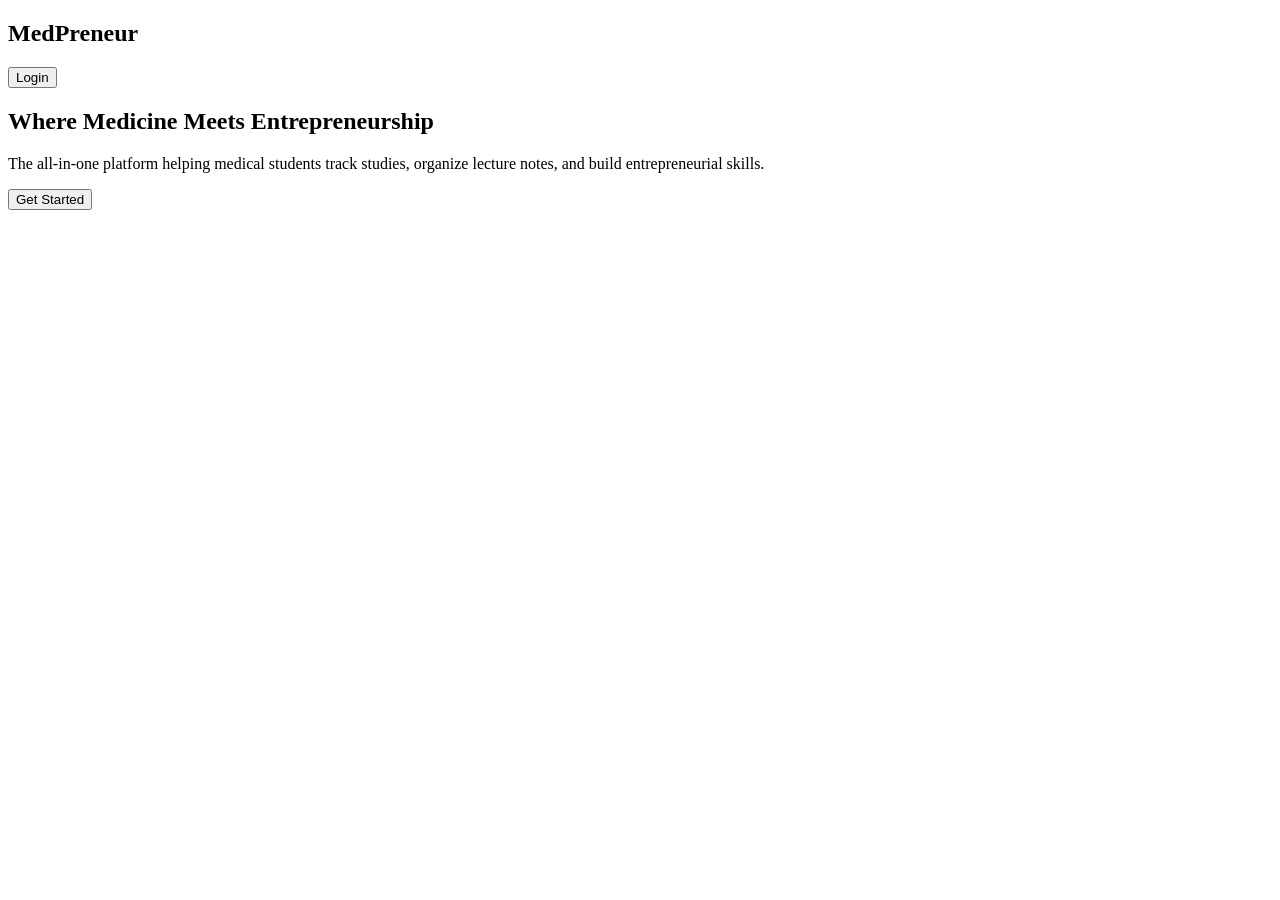
==== index.html @ f07f7aeb "Create index.html" ====
<!DOCTYPE html>
<html lang="en">
<head>
  <meta charset="UTF-8">
  <meta name="viewport" content="width=device-width, initial-scale=1.0">
  <title>MedPreneur</title>
  <link rel="stylesheet" href="style.css">
</head>
<body>

<nav>
  <h2>MedPreneur</h2>
  <button>Login</button>
</nav>

<section class="hero">
  <h1>Where Medicine Meets Entrepreneurship</h1>

  <p>
    The all-in-one platform helping medical students
    track studies, organize lecture notes,
    and build entrepreneurial skills.
  </p>

  <button class="cta">
    Get Started
  </button>
</section>

</body>
</html>
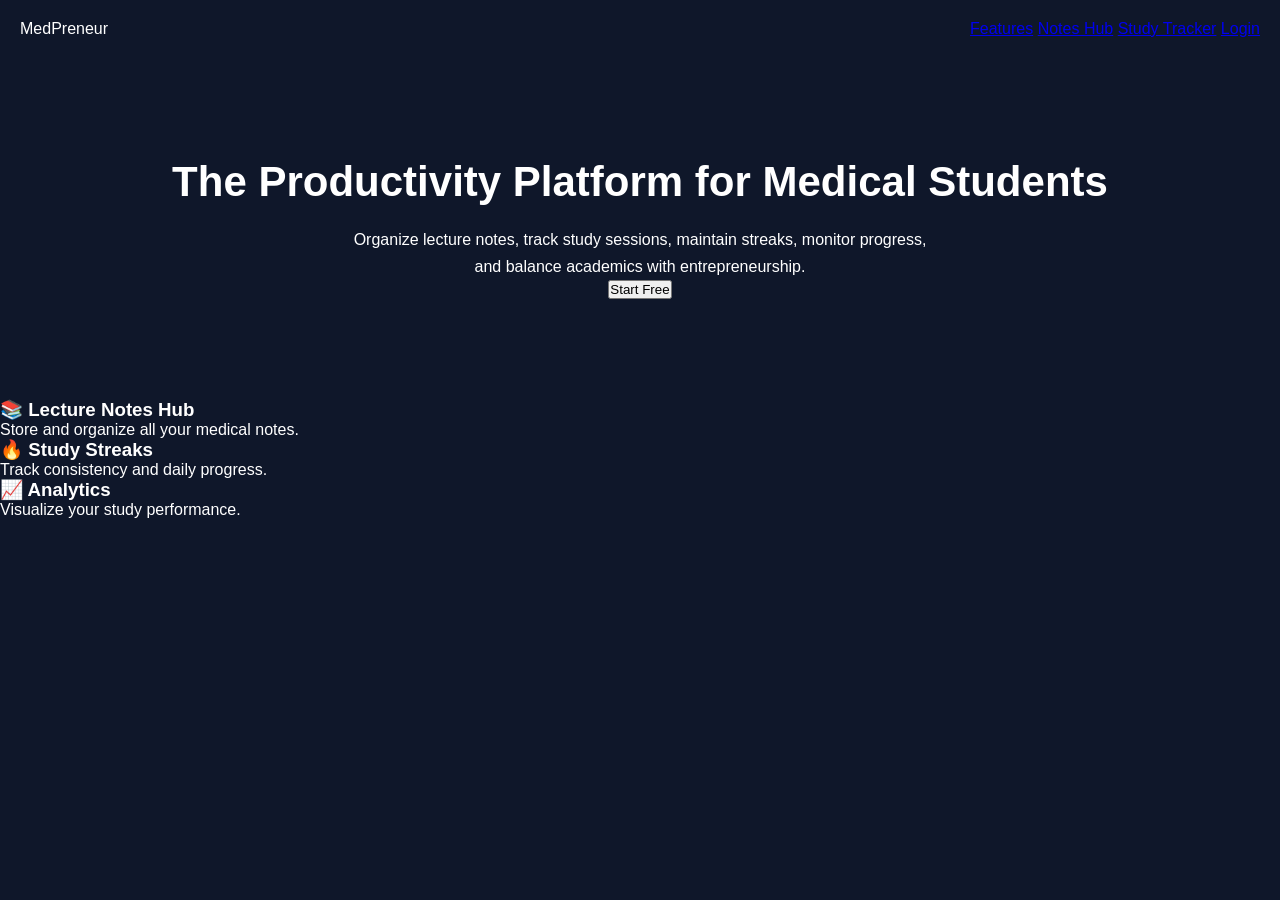
==== commit 4aa9c715: "Update index.html" ====
--- a/index.html
+++ b/index.html
@@ -1,30 +1,60 @@
 <!DOCTYPE html>
 <html lang="en">
 <head>
-  <meta charset="UTF-8">
-  <meta name="viewport" content="width=device-width, initial-scale=1.0">
-  <title>MedPreneur</title>
-  <link rel="stylesheet" href="style.css">
+<meta charset="UTF-8">
+<meta name="viewport" content="width=device-width, initial-scale=1.0">
+<title>MedPreneur</title>
+<link rel="stylesheet" href="style.css">
 </head>
 <body>
 
 <nav>
-  <h2>MedPreneur</h2>
-  <button>Login</button>
+    <div class="logo">MedPreneur</div>
+
+    <div class="links">
+        <a href="#">Features</a>
+        <a href="#">Notes Hub</a>
+        <a href="#">Study Tracker</a>
+        <a href="#">Login</a>
+    </div>
 </nav>
 
 <section class="hero">
-  <h1>Where Medicine Meets Entrepreneurship</h1>
 
-  <p>
-    The all-in-one platform helping medical students
-    track studies, organize lecture notes,
-    and build entrepreneurial skills.
-  </p>
+    <h1>
+        The Productivity Platform
+        for Medical Students
+    </h1>
 
-  <button class="cta">
-    Get Started
-  </button>
+    <p>
+        Organize lecture notes, track study sessions,
+        maintain streaks, monitor progress,
+        and balance academics with entrepreneurship.
+    </p>
+
+    <button>
+        Start Free
+    </button>
+
+</section>
+
+<section class="features">
+
+    <div class="card">
+        <h3>📚 Lecture Notes Hub</h3>
+        <p>Store and organize all your medical notes.</p>
+    </div>
+
+    <div class="card">
+        <h3>🔥 Study Streaks</h3>
+        <p>Track consistency and daily progress.</p>
+    </div>
+
+    <div class="card">
+        <h3>📈 Analytics</h3>
+        <p>Visualize your study performance.</p>
+    </div>
+
 </section>
 
 </body>
--- a/style.css
+++ b/style.css
@@ -0,0 +1,48 @@
+*{
+  margin:0;
+  padding:0;
+  box-sizing:border-box;
+}
+
+body{
+  font-family:Arial,sans-serif;
+  background:#0f172a;
+  color:white;
+}
+
+nav{
+  display:flex;
+  justify-content:space-between;
+  align-items:center;
+  padding:20px;
+}
+
+nav button{
+  padding:10px 20px;
+  border:none;
+  border-radius:8px;
+}
+
+.hero{
+  text-align:center;
+  padding:100px 20px;
+}
+
+.hero h1{
+  font-size:42px;
+  margin-bottom:20px;
+}
+
+.hero p{
+  max-width:600px;
+  margin:auto;
+  line-height:1.7;
+}
+
+.cta{
+  margin-top:30px;
+  padding:15px 30px;
+  border:none;
+  border-radius:10px;
+  font-size:18px;
+}
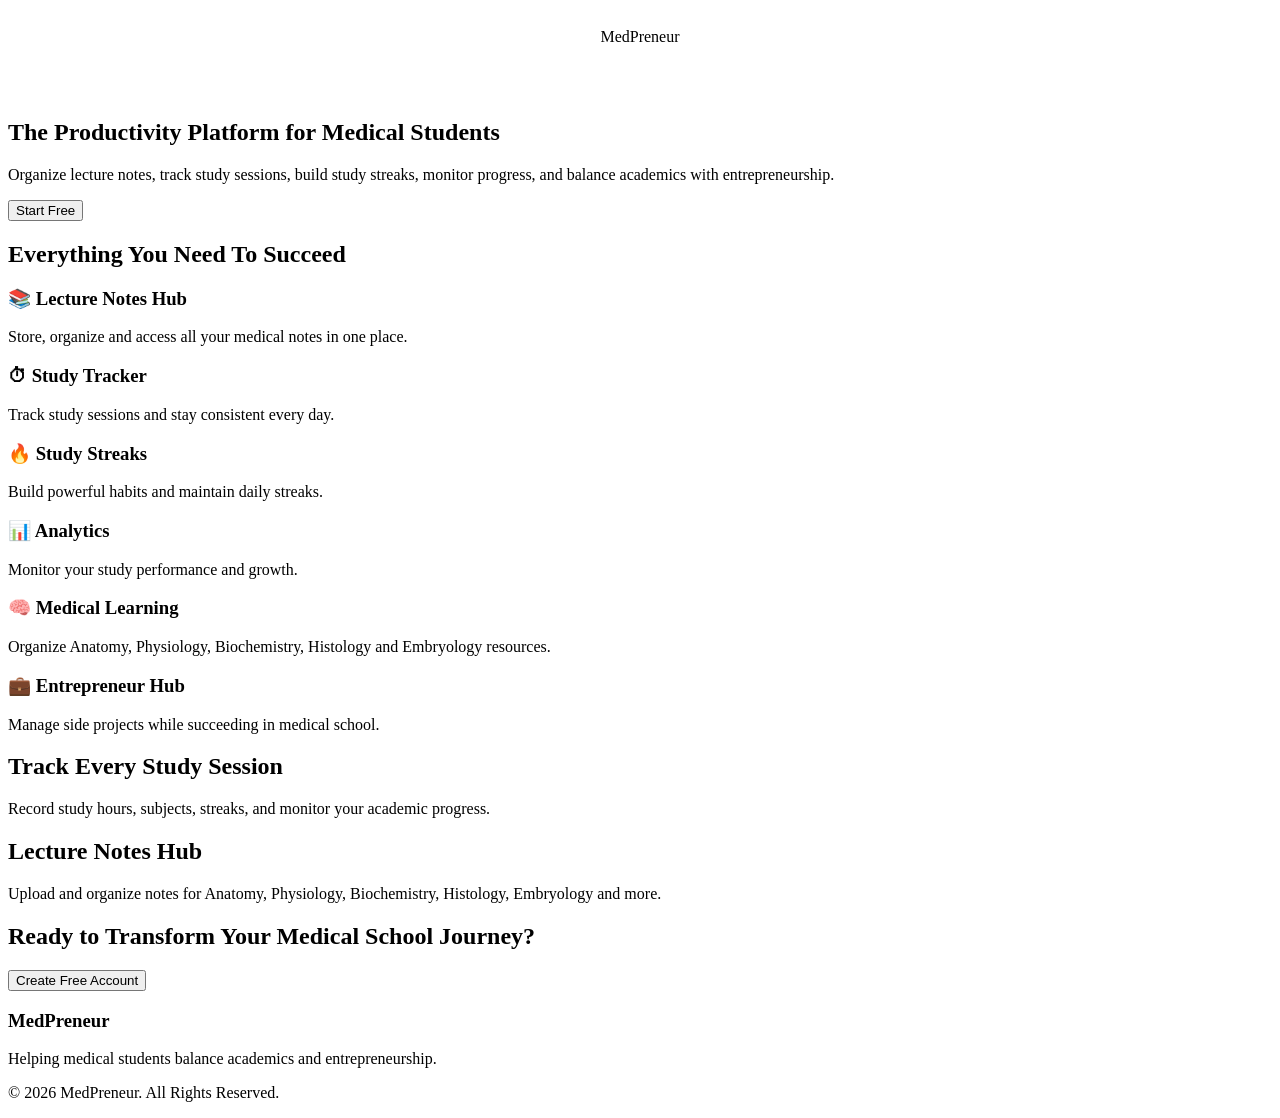
==== commit 03ca8a31: "Update index.html" ====
--- a/index.html
+++ b/index.html
@@ -1,61 +1,157 @@
 <!DOCTYPE html>
 <html lang="en">
 <head>
-<meta charset="UTF-8">
-<meta name="viewport" content="width=device-width, initial-scale=1.0">
-<title>MedPreneur</title>
-<link rel="stylesheet" href="style.css">
+    <meta charset="UTF-8">
+    <meta name="viewport" content="width=device-width, initial-scale=1.0">
+    <title>MedPreneur</title>
+    <link rel="stylesheet" href="style.css">
 </head>
 <body>
 
-<nav>
-    <div class="logo">MedPreneur</div>
+    <!-- Navigation -->
+    <nav>
+        <div class="logo">
+            MedPreneur
+        </div>
 
-    <div class="links">
-        <a href="#">Features</a>
-        <a href="#">Notes Hub</a>
-        <a href="#">Study Tracker</a>
-        <a href="#">Login</a>
-    </div>
-</nav>
+        <div class="links">
+            <a href="#features">Features</a>
+            <a href="#study">Study Tracker</a>
+            <a href="#notes">Notes Hub</a>
+            <a href="login.html">Login</a>
+        </div>
+    </nav>
 
-<section class="hero">
+    <!-- Hero Section -->
+    <section class="hero">
 
-    <h1>
-        The Productivity Platform
-        for Medical Students
-    </h1>
+        <h1>
+            The Productivity Platform for Medical Students
+        </h1>
 
-    <p>
-        Organize lecture notes, track study sessions,
-        maintain streaks, monitor progress,
-        and balance academics with entrepreneurship.
-    </p>
+        <p>
+            Organize lecture notes, track study sessions,
+            build study streaks, monitor progress,
+            and balance academics with entrepreneurship.
+        </p>
 
-    <button>
-        Start Free
-    </button>
+        <a href="signup.html">
+            <button class="cta-btn">
+                Start Free
+            </button>
+        </a>
 
-</section>
+    </section>
 
-<section class="features">
+    <!-- Features -->
+    <section class="features" id="features">
 
-    <div class="card">
-        <h3>📚 Lecture Notes Hub</h3>
-        <p>Store and organize all your medical notes.</p>
-    </div>
+        <h2>Everything You Need To Succeed</h2>
 
-    <div class="card">
-        <h3>🔥 Study Streaks</h3>
-        <p>Track consistency and daily progress.</p>
-    </div>
+        <div class="feature-grid">
 
-    <div class="card">
-        <h3>📈 Analytics</h3>
-        <p>Visualize your study performance.</p>
-    </div>
+            <div class="card">
+                <h3>📚 Lecture Notes Hub</h3>
+                <p>
+                    Store, organize and access all your medical notes
+                    in one place.
+                </p>
+            </div>
 
-</section>
+            <div class="card">
+                <h3>⏱ Study Tracker</h3>
+                <p>
+                    Track study sessions and stay consistent every day.
+                </p>
+            </div>
+
+            <div class="card">
+                <h3>🔥 Study Streaks</h3>
+                <p>
+                    Build powerful habits and maintain daily streaks.
+                </p>
+            </div>
+
+            <div class="card">
+                <h3>📊 Analytics</h3>
+                <p>
+                    Monitor your study performance and growth.
+                </p>
+            </div>
+
+            <div class="card">
+                <h3>🧠 Medical Learning</h3>
+                <p>
+                    Organize Anatomy, Physiology, Biochemistry,
+                    Histology and Embryology resources.
+                </p>
+            </div>
+
+            <div class="card">
+                <h3>💼 Entrepreneur Hub</h3>
+                <p>
+                    Manage side projects while succeeding in medical school.
+                </p>
+            </div>
+
+        </div>
+
+    </section>
+
+    <!-- Study Tracker Section -->
+    <section class="section" id="study">
+
+        <h2>Track Every Study Session</h2>
+
+        <p>
+            Record study hours, subjects, streaks,
+            and monitor your academic progress.
+        </p>
+
+    </section>
+
+    <!-- Notes Hub Section -->
+    <section class="section" id="notes">
+
+        <h2>Lecture Notes Hub</h2>
+
+        <p>
+            Upload and organize notes for Anatomy,
+            Physiology, Biochemistry, Histology,
+            Embryology and more.
+        </p>
+
+    </section>
+
+    <!-- CTA -->
+    <section class="cta">
+
+        <h2>
+            Ready to Transform Your Medical School Journey?
+        </h2>
+
+        <a href="signup.html">
+            <button class="cta-btn">
+                Create Free Account
+            </button>
+        </a>
+
+    </section>
+
+    <!-- Footer -->
+    <footer>
+
+        <h3>MedPreneur</h3>
+
+        <p>
+            Helping medical students balance academics and entrepreneurship.
+        </p>
+
+        <p>
+            © 2026 MedPreneur. All Rights Reserved.
+        </p>
+
+    </footer>
 
 </body>
 </html>
--- a/style.css
+++ b/style.css
@@ -1,48 +1,45 @@
-*{
-  margin:0;
-  padding:0;
-  box-sizing:border-box;
+nav{
+    display:flex;
+    flex-direction:column;
+    align-items:center;
+    gap:15px;
+    padding:20px;
 }
 
-body{
-  font-family:Arial,sans-serif;
-  background:#0f172a;
-  color:white;
+.links{
+    display:flex;
+    flex-wrap:wrap;
+    justify-content:center;
+    gap:15px;
 }
 
-nav{
-  display:flex;
-  justify-content:space-between;
-  align-items:center;
-  padding:20px;
+.links a{
+    color:white;
+    text-decoration:none;
+}
+.auth-container{
+    max-width:400px;
+    margin:100px auto;
+    padding:20px;
 }
 
-nav button{
-  padding:10px 20px;
-  border:none;
-  border-radius:8px;
+.auth-container h1{
+    text-align:center;
+    margin-bottom:20px;
 }
 
-.hero{
-  text-align:center;
-  padding:100px 20px;
+.auth-container input{
+    width:100%;
+    padding:15px;
+    margin-bottom:15px;
+    border:none;
+    border-radius:10px;
 }
 
-.hero h1{
-  font-size:42px;
-  margin-bottom:20px;
+.auth-container button{
+    width:100%;
+    padding:15px;
+    border:none;
+    border-radius:10px;
+    cursor:pointer;
 }
-
-.hero p{
-  max-width:600px;
-  margin:auto;
-  line-height:1.7;
-}
-
-.cta{
-  margin-top:30px;
-  padding:15px 30px;
-  border:none;
-  border-radius:10px;
-  font-size:18px;
-}
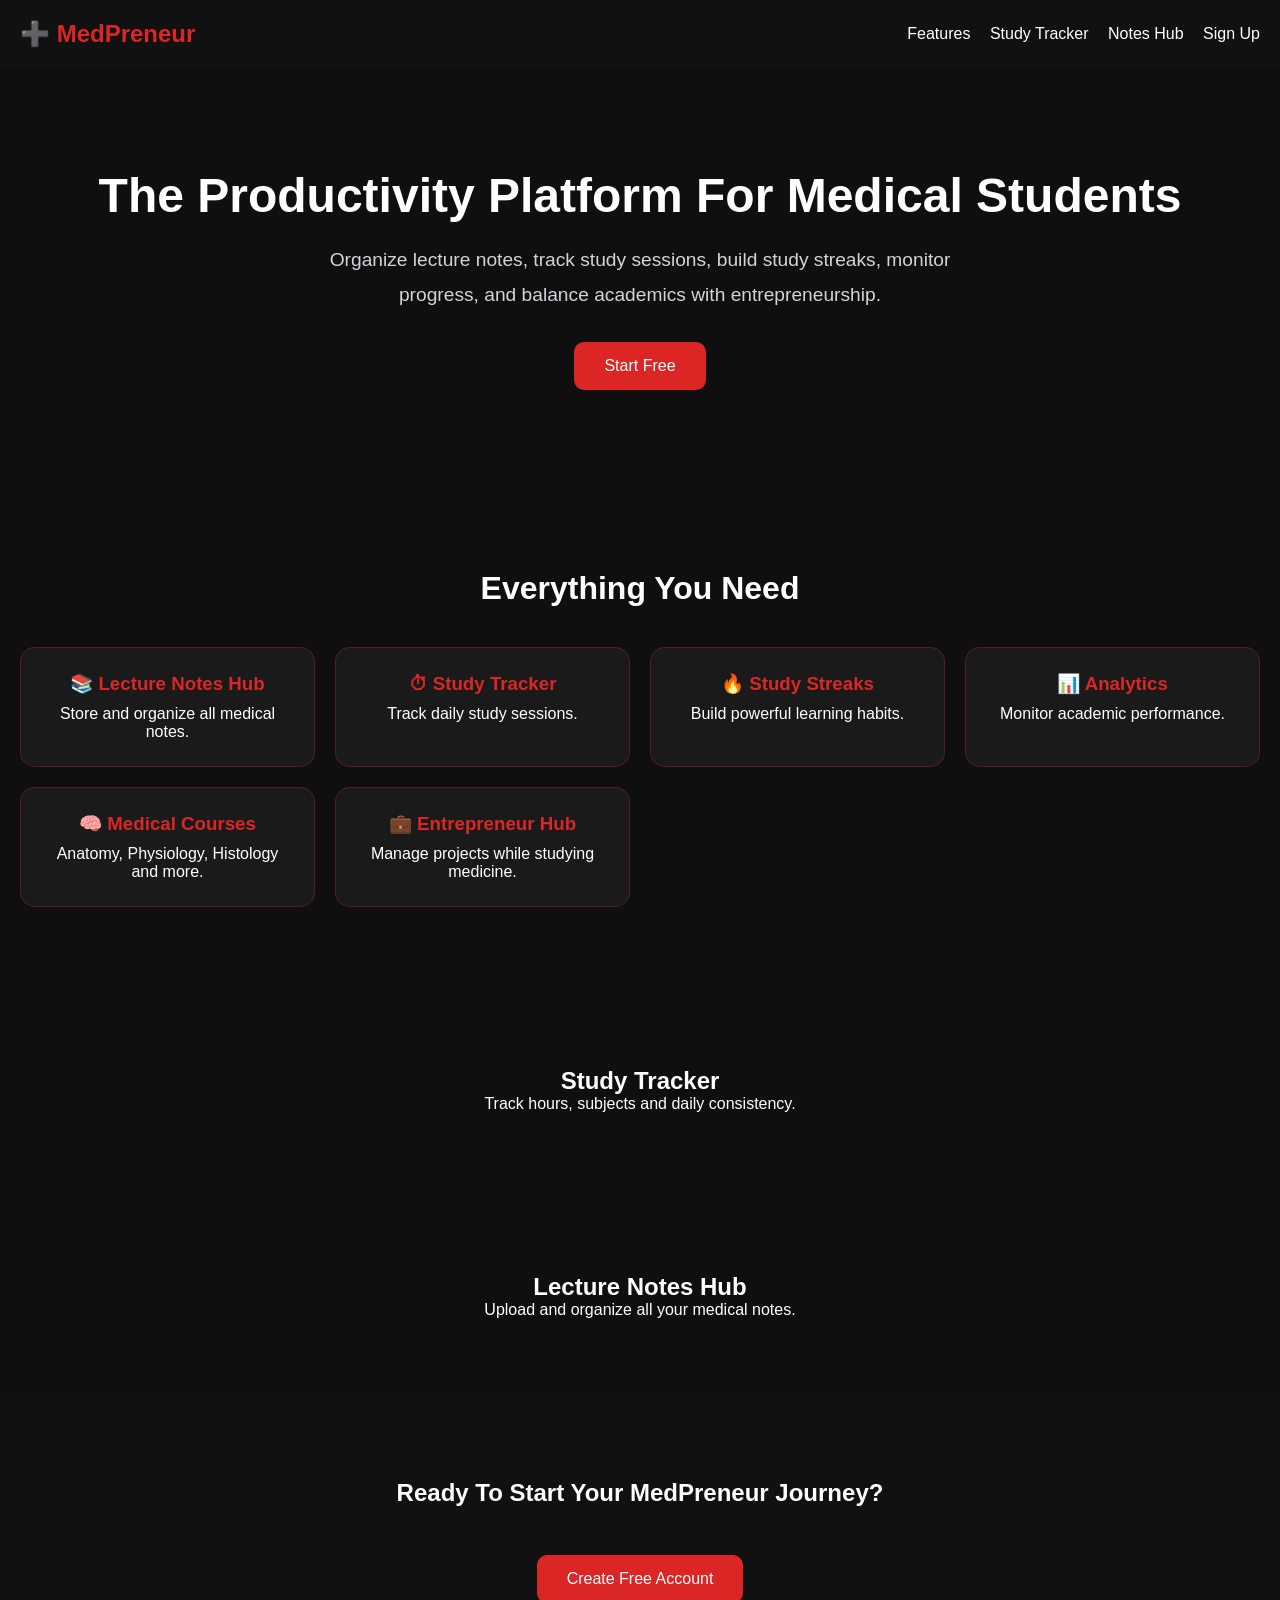
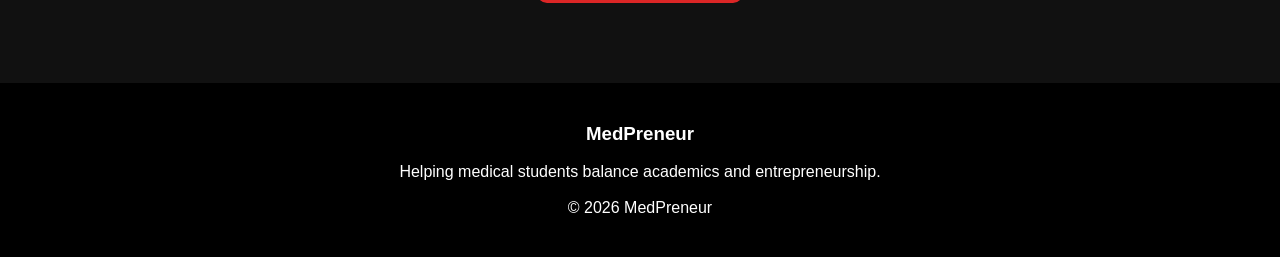
==== commit b776900a: "Update index.html" ====
--- a/index.html
+++ b/index.html
@@ -1,157 +1,256 @@
 <!DOCTYPE html>
 <html lang="en">
 <head>
-    <meta charset="UTF-8">
-    <meta name="viewport" content="width=device-width, initial-scale=1.0">
-    <title>MedPreneur</title>
-    <link rel="stylesheet" href="style.css">
+<meta charset="UTF-8">
+<meta name="viewport" content="width=device-width, initial-scale=1.0">
+
+<title>MedPreneur</title>
+
+<style>
+
+*{
+margin:0;
+padding:0;
+box-sizing:border-box;
+font-family:Arial,sans-serif;
+}
+
+body{
+background:#0f0f0f;
+color:white;
+}
+
+nav{
+display:flex;
+justify-content:space-between;
+align-items:center;
+padding:20px;
+background:#111111;
+}
+
+.logo{
+font-size:1.5rem;
+font-weight:bold;
+color:#dc2626;
+}
+
+nav a{
+color:white;
+text-decoration:none;
+margin-left:15px;
+}
+
+nav a:hover{
+color:#dc2626;
+}
+
+.hero{
+padding:100px 20px;
+text-align:center;
+}
+
+.hero h1{
+font-size:3rem;
+margin-bottom:20px;
+}
+
+.hero p{
+max-width:700px;
+margin:auto;
+font-size:1.2rem;
+line-height:1.8;
+color:#d1d5db;
+}
+
+.cta-btn{
+margin-top:30px;
+padding:15px 30px;
+background:#dc2626;
+color:white;
+border:none;
+border-radius:10px;
+font-size:1rem;
+cursor:pointer;
+}
+
+.features{
+padding:80px 20px;
+text-align:center;
+}
+
+.features h2{
+margin-bottom:40px;
+font-size:2rem;
+}
+
+.feature-grid{
+display:grid;
+grid-template-columns:repeat(auto-fit,minmax(250px,1fr));
+gap:20px;
+}
+
+.card{
+background:#1a1a1a;
+padding:25px;
+border-radius:15px;
+border:1px solid rgba(220,38,38,0.3);
+}
+
+.card h3{
+margin-bottom:10px;
+color:#dc2626;
+}
+
+.section{
+padding:80px 20px;
+text-align:center;
+}
+
+.cta{
+padding:80px 20px;
+text-align:center;
+background:#111111;
+}
+
+footer{
+padding:40px;
+text-align:center;
+background:black;
+}
+
+</style>
+
 </head>
 <body>
 
-    <!-- Navigation -->
-    <nav>
-        <div class="logo">
-            MedPreneur
-        </div>
-
-        <div class="links">
-            <a href="#features">Features</a>
-            <a href="#study">Study Tracker</a>
-            <a href="#notes">Notes Hub</a>
-            <a href="login.html">Login</a>
-        </div>
-    </nav>
-
-    <!-- Hero Section -->
-    <section class="hero">
-
-        <h1>
-            The Productivity Platform for Medical Students
-        </h1>
-
-        <p>
-            Organize lecture notes, track study sessions,
-            build study streaks, monitor progress,
-            and balance academics with entrepreneurship.
-        </p>
-
-        <a href="signup.html">
-            <button class="cta-btn">
-                Start Free
-            </button>
-        </a>
-
-    </section>
-
-    <!-- Features -->
-    <section class="features" id="features">
-
-        <h2>Everything You Need To Succeed</h2>
-
-        <div class="feature-grid">
-
-            <div class="card">
-                <h3>📚 Lecture Notes Hub</h3>
-                <p>
-                    Store, organize and access all your medical notes
-                    in one place.
-                </p>
-            </div>
-
-            <div class="card">
-                <h3>⏱ Study Tracker</h3>
-                <p>
-                    Track study sessions and stay consistent every day.
-                </p>
-            </div>
-
-            <div class="card">
-                <h3>🔥 Study Streaks</h3>
-                <p>
-                    Build powerful habits and maintain daily streaks.
-                </p>
-            </div>
-
-            <div class="card">
-                <h3>📊 Analytics</h3>
-                <p>
-                    Monitor your study performance and growth.
-                </p>
-            </div>
-
-            <div class="card">
-                <h3>🧠 Medical Learning</h3>
-                <p>
-                    Organize Anatomy, Physiology, Biochemistry,
-                    Histology and Embryology resources.
-                </p>
-            </div>
-
-            <div class="card">
-                <h3>💼 Entrepreneur Hub</h3>
-                <p>
-                    Manage side projects while succeeding in medical school.
-                </p>
-            </div>
-
-        </div>
-
-    </section>
-
-    <!-- Study Tracker Section -->
-    <section class="section" id="study">
-
-        <h2>Track Every Study Session</h2>
-
-        <p>
-            Record study hours, subjects, streaks,
-            and monitor your academic progress.
-        </p>
-
-    </section>
-
-    <!-- Notes Hub Section -->
-    <section class="section" id="notes">
-
-        <h2>Lecture Notes Hub</h2>
-
-        <p>
-            Upload and organize notes for Anatomy,
-            Physiology, Biochemistry, Histology,
-            Embryology and more.
-        </p>
-
-    </section>
-
-    <!-- CTA -->
-    <section class="cta">
-
-        <h2>
-            Ready to Transform Your Medical School Journey?
-        </h2>
-
-        <a href="signup.html">
-            <button class="cta-btn">
-                Create Free Account
-            </button>
-        </a>
-
-    </section>
-
-    <!-- Footer -->
-    <footer>
-
-        <h3>MedPreneur</h3>
-
-        <p>
-            Helping medical students balance academics and entrepreneurship.
-        </p>
-
-        <p>
-            © 2026 MedPreneur. All Rights Reserved.
-        </p>
-
-    </footer>
+<nav>
+
+<div class="logo">
+➕ MedPreneur
+</div>
+
+<div>
+<a href="#features">Features</a>
+<a href="#study">Study Tracker</a>
+<a href="#notes">Notes Hub</a>
+<a href="signup.html">Sign Up</a>
+</div>
+
+</nav>
+
+<section class="hero">
+
+<h1>
+The Productivity Platform For Medical Students
+</h1>
+
+<p>
+Organize lecture notes, track study sessions,
+build study streaks, monitor progress,
+and balance academics with entrepreneurship.
+</p>
+
+<a href="signup.html">
+<button class="cta-btn">
+Start Free
+</button>
+</a>
+
+</section>
+
+<section class="features" id="features">
+
+<h2>Everything You Need</h2>
+
+<div class="feature-grid">
+
+<div class="card">
+<h3>📚 Lecture Notes Hub</h3>
+<p>Store and organize all medical notes.</p>
+</div>
+
+<div class="card">
+<h3>⏱ Study Tracker</h3>
+<p>Track daily study sessions.</p>
+</div>
+
+<div class="card">
+<h3>🔥 Study Streaks</h3>
+<p>Build powerful learning habits.</p>
+</div>
+
+<div class="card">
+<h3>📊 Analytics</h3>
+<p>Monitor academic performance.</p>
+</div>
+
+<div class="card">
+<h3>🧠 Medical Courses</h3>
+<p>Anatomy, Physiology, Histology and more.</p>
+</div>
+
+<div class="card">
+<h3>💼 Entrepreneur Hub</h3>
+<p>Manage projects while studying medicine.</p>
+</div>
+
+</div>
+
+</section>
+
+<section class="section" id="study">
+
+<h2>Study Tracker</h2>
+
+<p>
+Track hours, subjects and daily consistency.
+</p>
+
+</section>
+
+<section class="section" id="notes">
+
+<h2>Lecture Notes Hub</h2>
+
+<p>
+Upload and organize all your medical notes.
+</p>
+
+</section>
+
+<section class="cta">
+
+<h2>
+Ready To Start Your MedPreneur Journey?
+</h2>
+
+<br>
+
+<a href="signup.html">
+<button class="cta-btn">
+Create Free Account
+</button>
+</a>
+
+</section>
+
+<footer>
+
+<h3>MedPreneur</h3>
+
+<br>
+
+<p>
+Helping medical students balance academics and entrepreneurship.
+</p>
+
+<br>
+
+<p>
+© 2026 MedPreneur
+</p>
+
+</footer>
 
 </body>
 </html>
